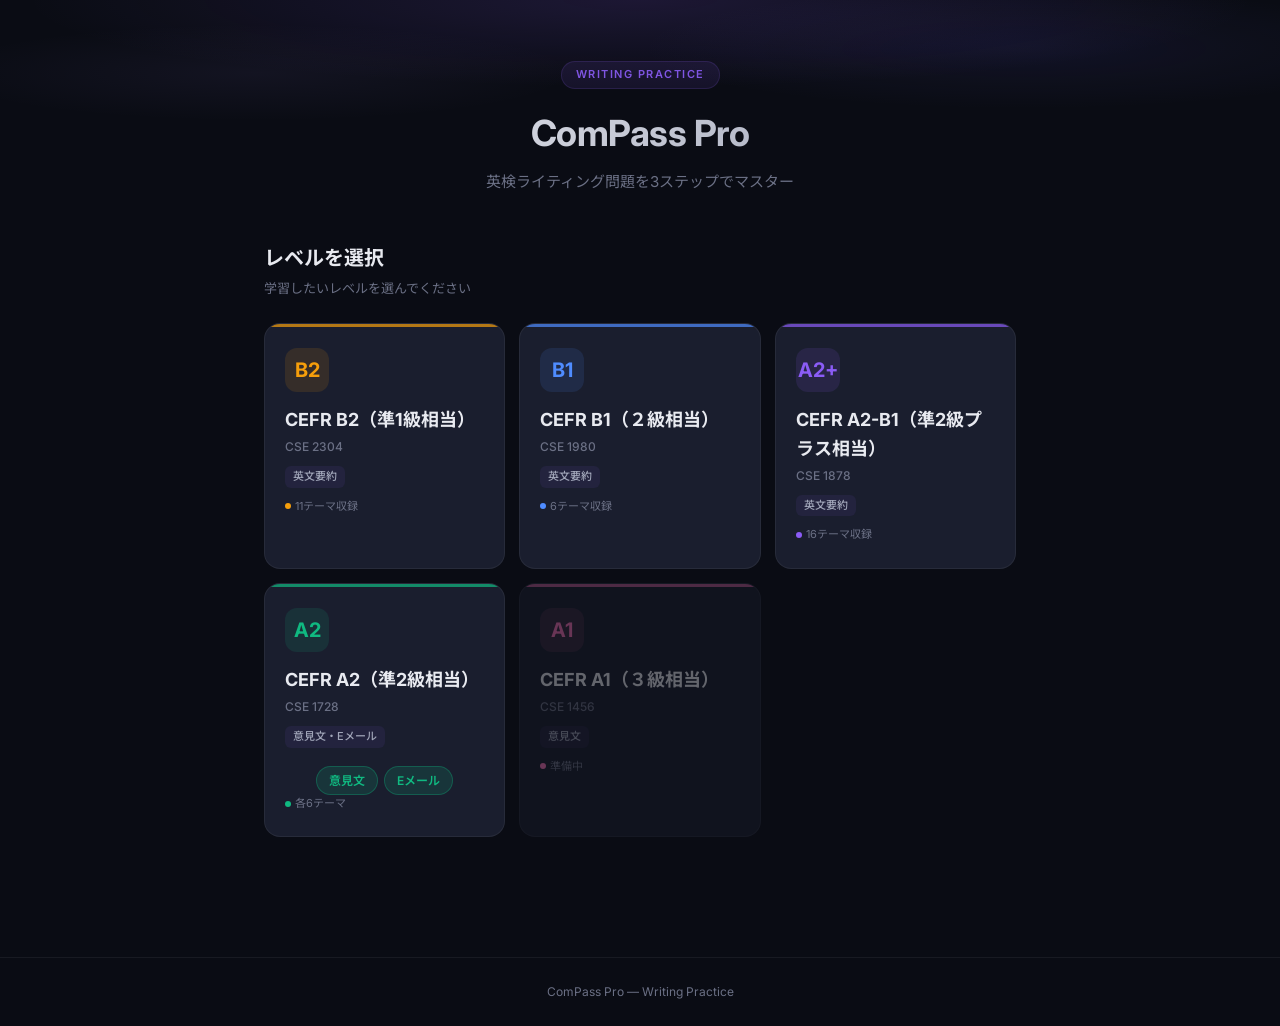
==== index.html @ 8bd86541 "Add files via upload" ====
<!DOCTYPE html>
<html lang="ja">

<head>
    <meta charset="UTF-8">
    <meta name="viewport" content="width=device-width, initial-scale=1.0">
    <title>ComPass Pro — 英検ライティング練習</title>
    <meta name="description" content="ComPass Pro - 英検ライティング練習アプリ。各級の英文要約・意見文を3ステップで学習">
    <link rel="stylesheet" href="top.css">
</head>

<body>
    <div class="app-container">

        <!-- Hero Section -->
        <header class="hero">
            <div class="hero-bg"></div>
            <div class="hero-content">
                <div class="hero-badge">WRITING PRACTICE</div>
                <h1 class="hero-title">ComPass Pro</h1>
                <p class="hero-description">英検ライティング問題を3ステップでマスター</p>
            </div>
        </header>

        <!-- Grade Selection -->
        <main class="main-content">
            <section class="section" id="gradeSection">
                <div class="section-header">
                    <h2 class="section-title">レベルを選択</h2>
                    <p class="section-subtitle">学習したいレベルを選んでください</p>
                </div>
                <div class="grade-grid" id="gradeGrid"></div>
            </section>
        </main>

        <!-- Footer -->
        <footer class="footer">
            <p>ComPass Pro — Writing Practice</p>
        </footer>
    </div>

    <script>
        (function () {
            'use strict';

            const GRADES = [
                {
                    id: 'grade-pre1',
                    name: 'CEFR B2（準1級相当）',
                    nameEn: 'CSE 2304',
                    icon: 'B2',
                    color: '#f59e0b',
                    colorRgb: '245, 158, 11',
                    href: 'pre1.html',
                    taskTypes: '英文要約',
                    status: '11テーマ収録'
                },
                {
                    id: 'grade2',
                    name: 'CEFR B1（２級相当）',
                    nameEn: 'CSE 1980',
                    icon: 'B1',
                    color: '#4f8cff',
                    colorRgb: '79, 140, 255',
                    href: 'grade2.html',
                    taskTypes: '英文要約',
                    status: '6テーマ収録'
                },
                {
                    id: 'grade-pre2plus',
                    name: 'CEFR A2-B1（準2級プラス相当）',
                    nameEn: 'CSE 1878',
                    icon: 'A2+',
                    color: '#8b5cf6',
                    colorRgb: '139, 92, 246',
                    href: 'pre2plus.html',
                    taskTypes: '英文要約',
                    status: '16テーマ収録'
                },
                {
                    id: 'grade-pre2',
                    name: 'CEFR A2（準2級相当）',
                    nameEn: 'CSE 1728',
                    icon: 'A2',
                    color: '#10b981',
                    colorRgb: '16, 185, 129',
                    href: 'pre2.html',
                    taskTypes: '意見文・Eメール',
                    status: '各6テーマ',
                    links: [
                        { label: '意見文', href: 'pre2.html' },
                        { label: 'Eメール', href: 'pre2-email.html' }
                    ]
                },
                {
                    id: 'grade3',
                    name: 'CEFR A1（３級相当）',
                    nameEn: 'CSE 1456',
                    icon: 'A1',
                    color: '#f472b6',
                    colorRgb: '244, 114, 182',
                    href: null,
                    taskTypes: '意見文',
                    status: '準備中'
                }
            ];

            const grid = document.getElementById('gradeGrid');

            GRADES.forEach(grade => {
                if (grade.links && grade.links.length > 1) {
                    // 複数リンクのカード
                    const card = document.createElement('div');
                    card.className = 'grade-card';
                    card.style.setProperty('--grade-color', grade.color);
                    card.style.setProperty('--grade-color-rgb', grade.colorRgb);
                    card.style.cursor = 'default';

                    card.innerHTML = `
          <div class="grade-icon">${grade.icon}</div>
          <div class="grade-name">${grade.name}</div>
          <div class="grade-name-en">${grade.nameEn}</div>
          <div class="grade-task-type">${grade.taskTypes}</div>
          <div style="display:flex;gap:6px;margin-top:8px;flex-wrap:wrap;justify-content:center">
            ${grade.links.map(l => `<a href="${l.href}" style="display:inline-flex;align-items:center;gap:4px;padding:4px 12px;border-radius:16px;font-size:0.75rem;font-weight:600;background:rgba(var(--grade-color-rgb),0.15);color:var(--grade-color);text-decoration:none;border:1px solid rgba(var(--grade-color-rgb),0.3);transition:all 0.2s">${l.label}</a>`).join('')}
          </div>
          <div class="grade-count">
            <span class="grade-count-dot"></span>
            ${grade.status}
          </div>
        `;
                    grid.appendChild(card);
                } else {
                    const card = document.createElement(grade.href ? 'a' : 'div');
                    card.className = 'grade-card' + (grade.href ? '' : ' disabled');
                    if (grade.href) card.href = grade.href;
                    card.style.setProperty('--grade-color', grade.color);
                    card.style.setProperty('--grade-color-rgb', grade.colorRgb);

                    card.innerHTML = `
          <div class="grade-icon">${grade.icon}</div>
          <div class="grade-name">${grade.name}</div>
          <div class="grade-name-en">${grade.nameEn}</div>
          <div class="grade-task-type">${grade.taskTypes}</div>
          <div class="grade-count">
            <span class="grade-count-dot"></span>
            ${grade.status}
          </div>
        `;
                    grid.appendChild(card);
                }
            });
        })();
    </script>
</body>

</html>
---- top.css ----
@import url('https://fonts.googleapis.com/css2?family=Inter:wght@300;400;500;600;700&family=Noto+Sans+JP:wght@300;400;500;600;700&display=swap');

:root {
    --bg-primary: #0a0c14;
    --bg-secondary: #121520;
    --bg-card: #1a1e2e;
    --bg-card-hover: #222840;
    --text-primary: #e8eaf0;
    --text-secondary: #a0a5b8;
    --text-muted: #6b7085;
    --border-color: rgba(255, 255, 255, 0.06);
    --border-hover: rgba(255, 255, 255, 0.12);
    --radius-sm: 8px;
    --radius-md: 12px;
    --radius-lg: 16px;
    --radius-xl: 24px;
    --transition-fast: 0.15s ease;
    --transition-normal: 0.3s ease;
    --transition-smooth: 0.4s cubic-bezier(0.4, 0, 0.2, 1);
}

* {
    margin: 0;
    padding: 0;
    box-sizing: border-box;
}

html {
    scroll-behavior: smooth;
}

body {
    font-family: 'Inter', 'Noto Sans JP', sans-serif;
    background: var(--bg-primary);
    color: var(--text-primary);
    min-height: 100vh;
    line-height: 1.6;
    -webkit-font-smoothing: antialiased;
}

.app-container {
    min-height: 100vh;
    display: flex;
    flex-direction: column;
}

/* ===== HERO ===== */
.hero {
    position: relative;
    padding: 60px 24px 48px;
    text-align: center;
    overflow: hidden;
}

.hero-bg {
    position: absolute;
    top: 0;
    left: 0;
    right: 0;
    bottom: 0;
    background:
        radial-gradient(ellipse 80% 60% at 50% 0%, rgba(139, 92, 246, 0.14) 0%, transparent 60%),
        radial-gradient(ellipse 60% 50% at 80% 20%, rgba(108, 99, 255, 0.08) 0%, transparent 50%),
        radial-gradient(ellipse 50% 40% at 20% 30%, rgba(167, 139, 250, 0.06) 0%, transparent 50%);
    z-index: 0;
}

.hero-content {
    position: relative;
    z-index: 1;
    max-width: 640px;
    margin: 0 auto;
}

.hero-badge {
    display: inline-block;
    padding: 4px 14px;
    border-radius: 20px;
    font-size: 11px;
    font-weight: 600;
    letter-spacing: 1.5px;
    color: rgba(139, 92, 246, 0.9);
    background: rgba(139, 92, 246, 0.1);
    border: 1px solid rgba(139, 92, 246, 0.15);
    margin-bottom: 16px;
}

.hero-title {
    font-size: 36px;
    font-weight: 700;
    letter-spacing: -0.5px;
    background: linear-gradient(135deg, #e8eaf0 0%, #a0a5b8 100%);
    -webkit-background-clip: text;
    background-clip: text;
    -webkit-text-fill-color: transparent;
    margin-bottom: 8px;
}

.hero-description {
    font-size: 15px;
    color: var(--text-muted);
    font-weight: 400;
}

/* ===== MAIN ===== */
.main-content {
    flex: 1;
    max-width: 800px;
    width: 100%;
    margin: 0 auto;
    padding: 0 24px 80px;
}

.section {
    margin-bottom: 40px;
}

.section-header {
    margin-bottom: 24px;
}

.section-title {
    font-size: 20px;
    font-weight: 700;
    color: var(--text-primary);
    margin-bottom: 4px;
}

.section-subtitle {
    font-size: 13px;
    color: var(--text-muted);
}

/* ===== GRADE CARDS ===== */
.grade-grid {
    display: grid;
    grid-template-columns: repeat(auto-fill, minmax(220px, 1fr));
    gap: 14px;
}

.grade-card {
    position: relative;
    padding: 24px 20px;
    background: var(--bg-card);
    border-radius: var(--radius-lg);
    border: 1px solid var(--border-color);
    cursor: pointer;
    transition: all var(--transition-smooth);
    overflow: hidden;
    text-decoration: none;
    color: inherit;
    display: block;
}

.grade-card::before {
    content: '';
    position: absolute;
    top: 0;
    left: 0;
    right: 0;
    height: 3px;
    background: var(--grade-color);
    opacity: 0.7;
    transition: opacity var(--transition-normal);
}

.grade-card:hover {
    border-color: var(--border-hover);
    transform: translateY(-4px);
    box-shadow: 0 12px 40px rgba(0, 0, 0, 0.3), 0 0 0 1px var(--border-hover);
}

.grade-card:hover::before {
    opacity: 1;
}

.grade-card.disabled {
    opacity: 0.4;
    cursor: default;
    pointer-events: none;
}

.grade-icon {
    width: 44px;
    height: 44px;
    border-radius: var(--radius-md);
    display: flex;
    align-items: center;
    justify-content: center;
    font-size: 20px;
    font-weight: 700;
    margin-bottom: 14px;
    background: rgba(var(--grade-color-rgb), 0.12);
    color: var(--grade-color);
}

.grade-name {
    font-size: 18px;
    font-weight: 700;
    margin-bottom: 2px;
}

.grade-name-en {
    font-size: 12px;
    color: var(--text-muted);
    font-weight: 500;
    margin-bottom: 6px;
}

.grade-task-type {
    font-size: 11px;
    color: var(--text-secondary);
    font-weight: 500;
    padding: 2px 8px;
    background: rgba(139, 92, 246, 0.08);
    border-radius: 6px;
    display: inline-block;
    margin-bottom: 10px;
}

.grade-count {
    font-size: 11px;
    color: var(--text-muted);
    display: flex;
    align-items: center;
    gap: 4px;
}

.grade-count-dot {
    width: 6px;
    height: 6px;
    border-radius: 50%;
    background: var(--grade-color);
}

/* ===== FOOTER ===== */
.footer {
    text-align: center;
    padding: 24px;
    font-size: 12px;
    color: var(--text-muted);
    border-top: 1px solid var(--border-color);
}

/* ===== ANIMATIONS ===== */
@keyframes cardEnter {
    from {
        opacity: 0;
        transform: translateY(12px);
    }

    to {
        opacity: 1;
        transform: translateY(0);
    }
}

.grade-card {
    animation: cardEnter 0.4s ease backwards;
}

.grade-card:nth-child(1) {
    animation-delay: 0.05s;
}

.grade-card:nth-child(2) {
    animation-delay: 0.1s;
}

.grade-card:nth-child(3) {
    animation-delay: 0.15s;
}

.grade-card:nth-child(4) {
    animation-delay: 0.2s;
}

.grade-card:nth-child(5) {
    animation-delay: 0.25s;
}

/* ===== SCROLLBAR ===== */
::-webkit-scrollbar {
    width: 6px;
}

::-webkit-scrollbar-track {
    background: transparent;
}

::-webkit-scrollbar-thumb {
    background: #2d3148;
    border-radius: 3px;
}

::-webkit-scrollbar-thumb:hover {
    background: var(--text-muted);
}

/* ===== RESPONSIVE ===== */
@media (max-width: 640px) {
    .hero {
        padding: 40px 20px 32px;
    }

    .hero-title {
        font-size: 28px;
    }

    .main-content {
        padding: 0 16px 60px;
    }

    .grade-grid {
        grid-template-columns: 1fr 1fr;
        gap: 10px;
    }

    .grade-card {
        padding: 18px 16px;
    }

    .grade-name {
        font-size: 16px;
    }
}

@media (max-width: 400px) {
    .grade-grid {
        grid-template-columns: 1fr;
    }
}
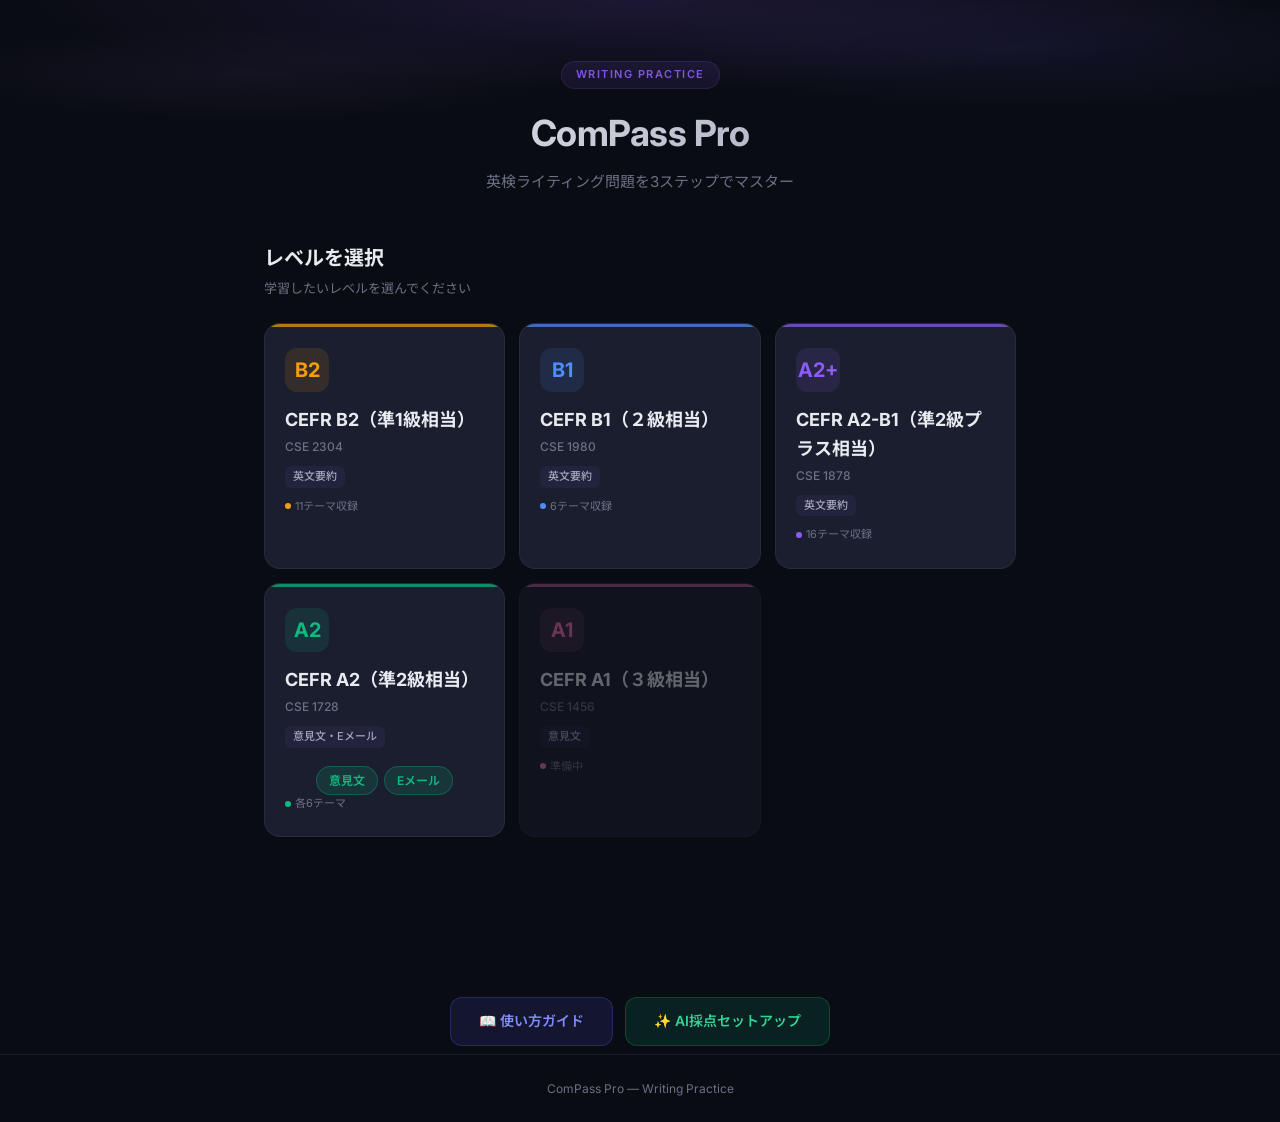
==== commit c6790c11: "up3" ====
--- a/index.html
+++ b/index.html
@@ -32,6 +32,22 @@
                 <div class="grade-grid" id="gradeGrid"></div>
             </section>
         </main>
+
+        <!-- Guide Links -->
+        <div style="text-align:center;margin-top:40px;margin-bottom:8px;display:flex;justify-content:center;gap:12px;flex-wrap:wrap">
+            <a href="guide.html"
+                style="display:inline-flex;align-items:center;gap:8px;padding:12px 28px;border-radius:12px;background:rgba(99,102,241,.12);border:1px solid rgba(99,102,241,.25);color:#818cf8;font-weight:600;font-size:14px;text-decoration:none;transition:all .2s"
+                onmouseover="this.style.background='rgba(99,102,241,.2)';this.style.transform='translateY(-2px)'"
+                onmouseout="this.style.background='rgba(99,102,241,.12)';this.style.transform='none'">
+                📖 使い方ガイド
+            </a>
+            <a href="setup-guide.html"
+                style="display:inline-flex;align-items:center;gap:8px;padding:12px 28px;border-radius:12px;background:rgba(16,185,129,.12);border:1px solid rgba(16,185,129,.25);color:#34d399;font-weight:600;font-size:14px;text-decoration:none;transition:all .2s"
+                onmouseover="this.style.background='rgba(16,185,129,.2)';this.style.transform='translateY(-2px)'"
+                onmouseout="this.style.background='rgba(16,185,129,.12)';this.style.transform='none'">
+                ✨ AI採点セットアップ
+            </a>
+        </div>
 
         <!-- Footer -->
         <footer class="footer">
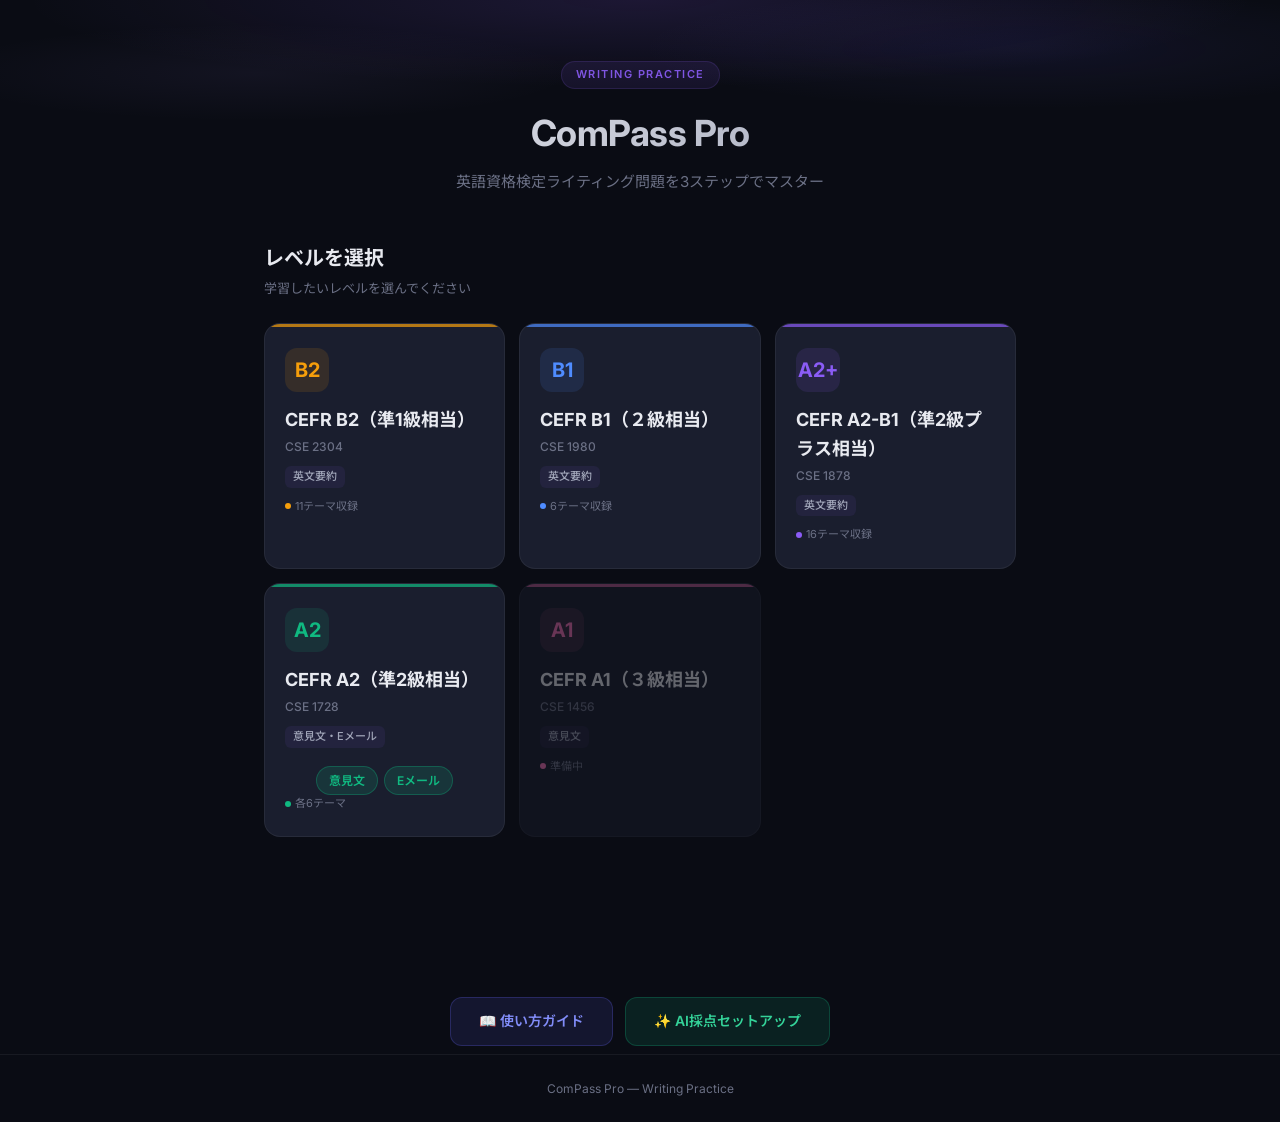
==== commit 14e7574d: "up" ====
--- a/index.html
+++ b/index.html
@@ -1,11 +1,11 @@
-<!DOCTYPE html>
+﻿<!DOCTYPE html>
 <html lang="ja">
 
 <head>
     <meta charset="UTF-8">
     <meta name="viewport" content="width=device-width, initial-scale=1.0">
-    <title>ComPass Pro — 英検ライティング練習</title>
-    <meta name="description" content="ComPass Pro - 英検ライティング練習アプリ。各級の英文要約・意見文を3ステップで学習">
+    <title>ComPass Pro — 英語資格検定ライティング練習</title>
+    <meta name="description" content="ComPass Pro - 英語資格検定ライティング練習アプリ。各級の英文要約・意見文を3ステップで学習">
     <link rel="stylesheet" href="top.css">
 </head>
 
@@ -18,7 +18,7 @@
             <div class="hero-content">
                 <div class="hero-badge">WRITING PRACTICE</div>
                 <h1 class="hero-title">ComPass Pro</h1>
-                <p class="hero-description">英検ライティング問題を3ステップでマスター</p>
+                <p class="hero-description">英語資格検定ライティング問題を3ステップでマスター</p>
             </div>
         </header>
 
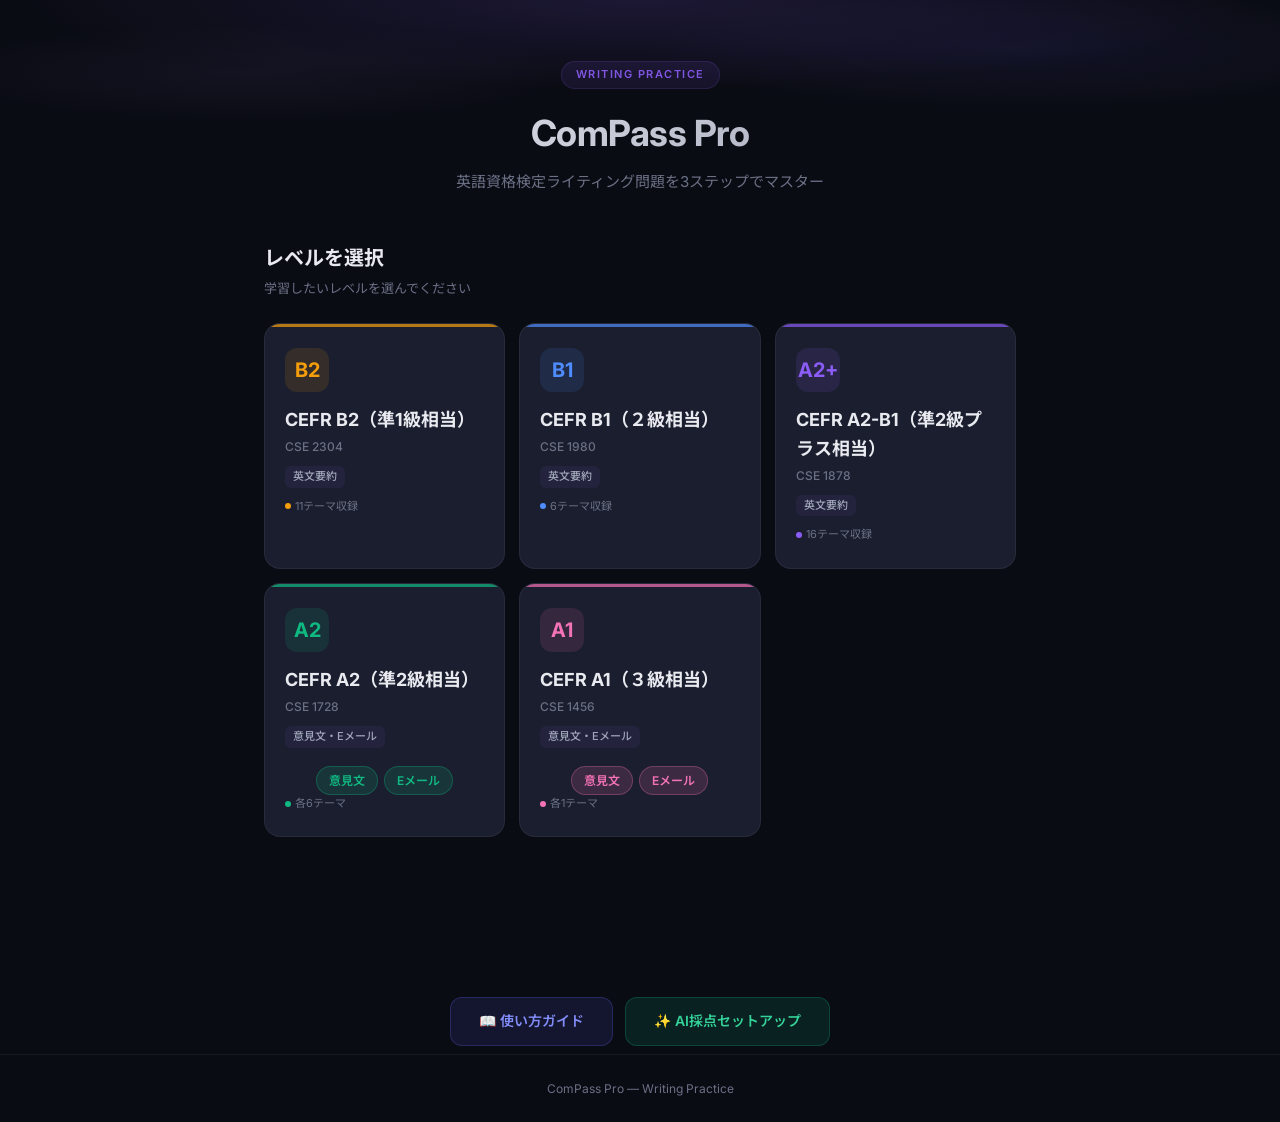
==== commit 1cced70d: "up" ====
--- a/index.html
+++ b/index.html
@@ -1,4 +1,4 @@
-﻿<!DOCTYPE html>
+<!DOCTYPE html>
 <html lang="ja">
 
 <head>
@@ -115,9 +115,12 @@
                     icon: 'A1',
                     color: '#f472b6',
                     colorRgb: '244, 114, 182',
-                    href: null,
-                    taskTypes: '意見文',
-                    status: '準備中'
+                    taskTypes: '意見文・Eメール',
+                    status: '各1テーマ',
+                    links: [
+                        { label: '意見文', href: 'grade3.html' },
+                        { label: 'Eメール', href: 'grade3-email.html' }
+                    ]
                 }
             ];
 
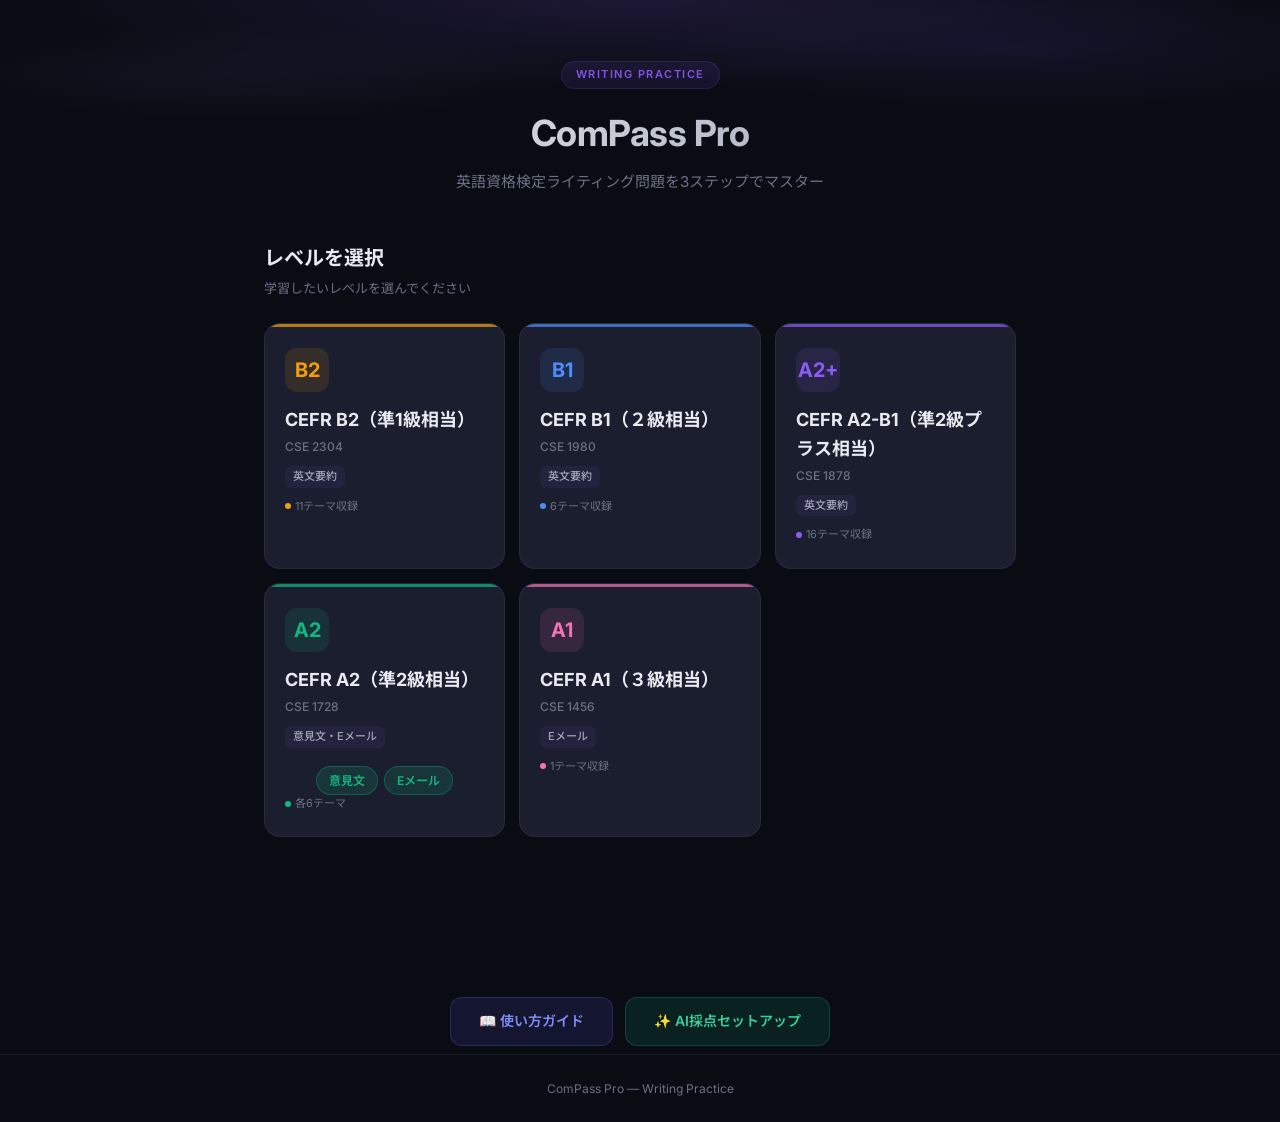
==== commit f1594ff4: "up" ====
--- a/index.html
+++ b/index.html
@@ -115,12 +115,9 @@
                     icon: 'A1',
                     color: '#f472b6',
                     colorRgb: '244, 114, 182',
-                    taskTypes: '意見文・Eメール',
-                    status: '各1テーマ',
-                    links: [
-                        { label: '意見文', href: 'grade3.html' },
-                        { label: 'Eメール', href: 'grade3-email.html' }
-                    ]
+                    href: 'grade3-email.html',
+                    taskTypes: 'Eメール',
+                    status: '1テーマ収録'
                 }
             ];
 
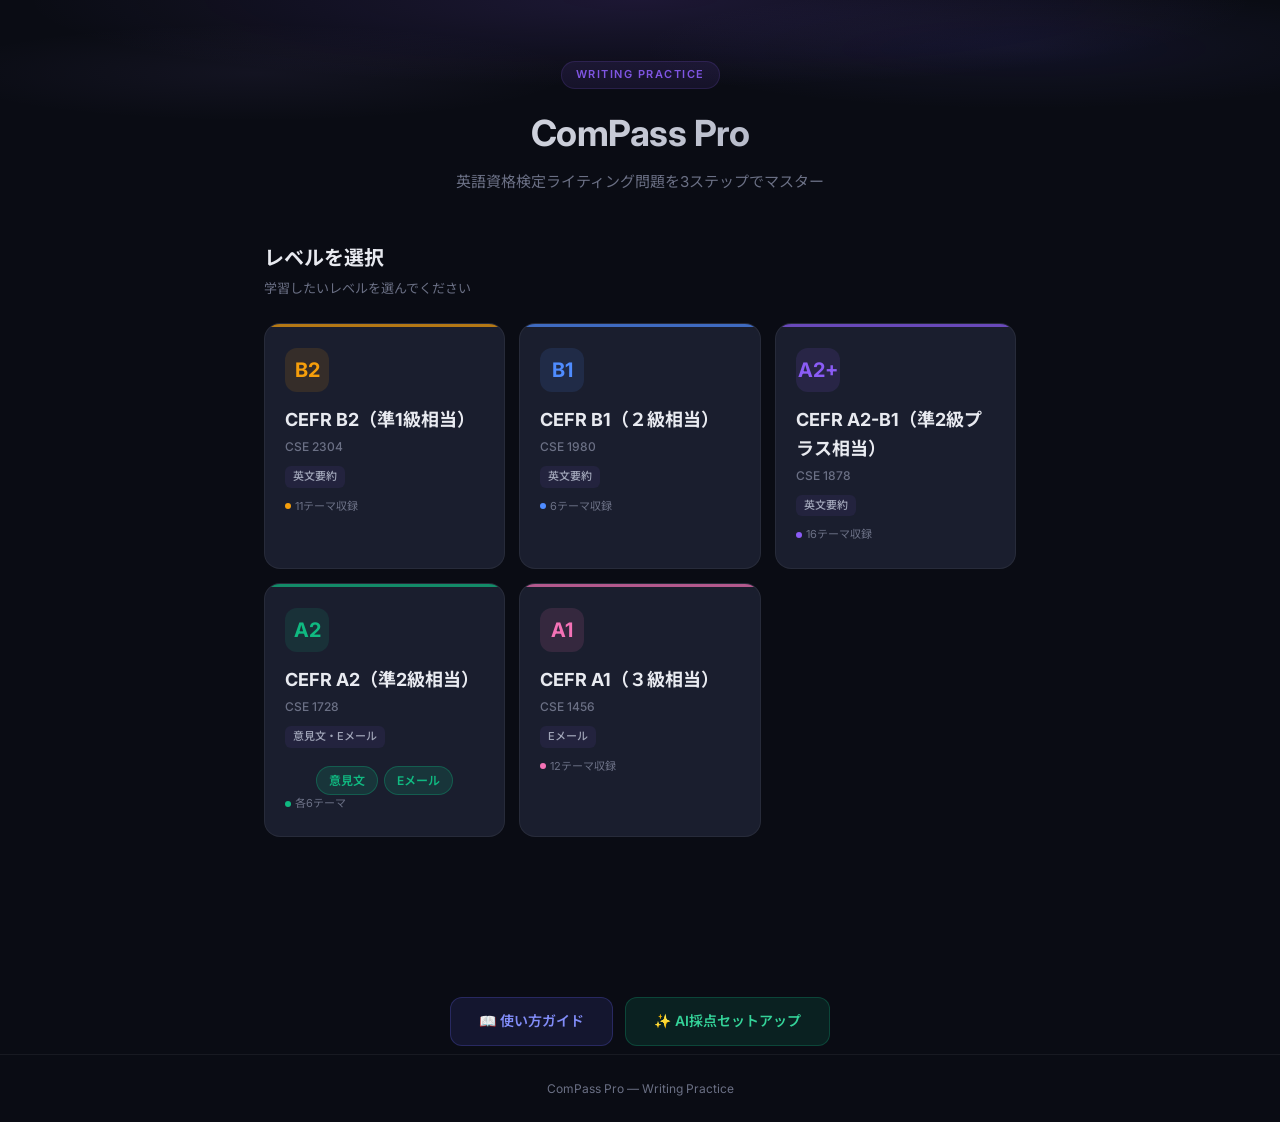
==== commit c26e7edb: "up" ====
--- a/index.html
+++ b/index.html
@@ -117,7 +117,7 @@
                     colorRgb: '244, 114, 182',
                     href: 'grade3-email.html',
                     taskTypes: 'Eメール',
-                    status: '1テーマ収録'
+                    status: '12テーマ収録'
                 }
             ];
 
